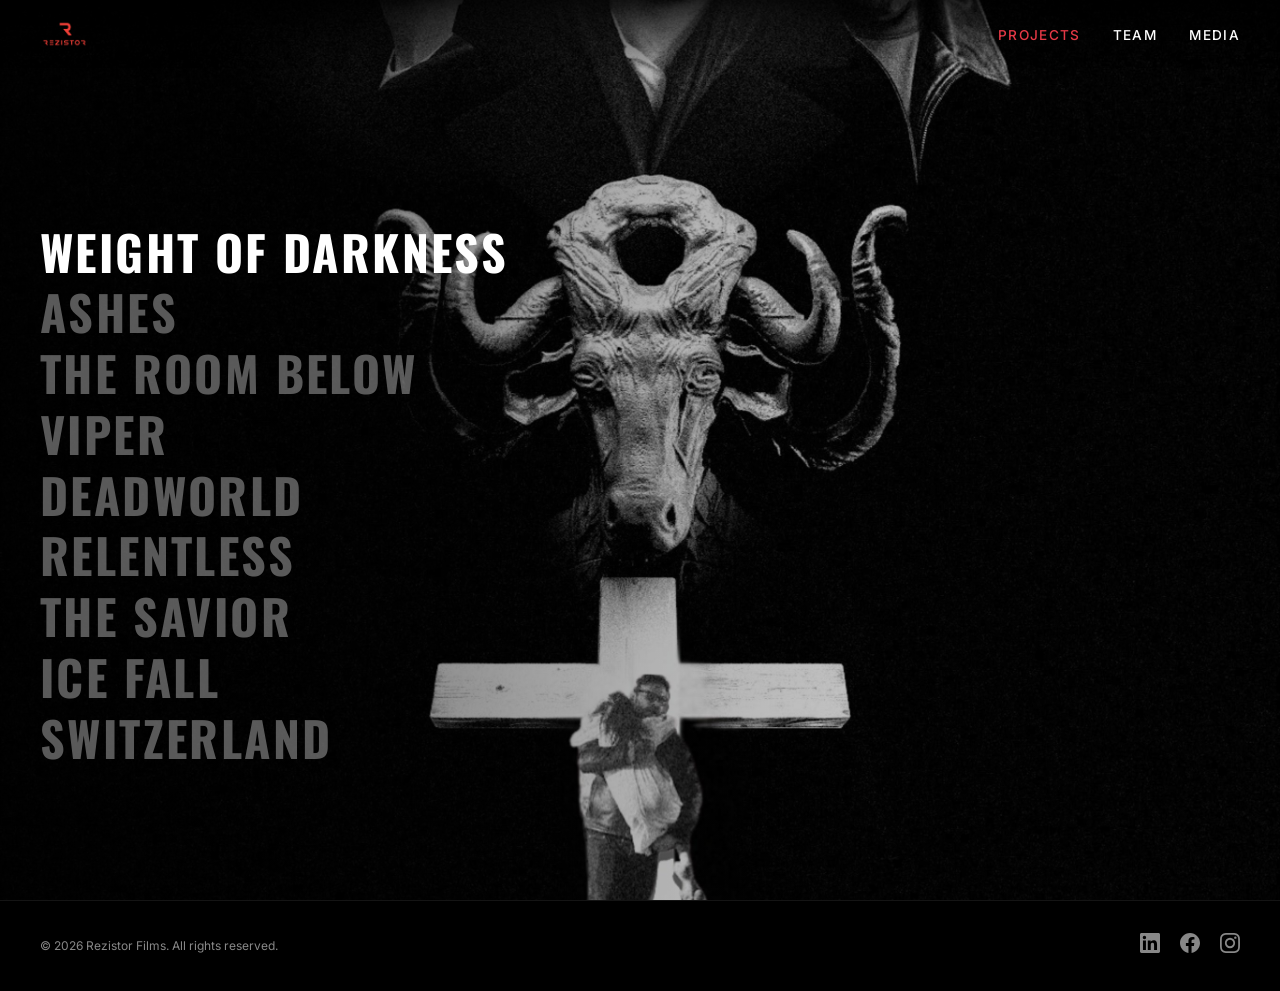
==== index.html @ 8b560d1c "Replace text logo with real Rezistor logo across all pages Co-Authored-By: Claude Opus 4.6 <noreply@" ====
<!DOCTYPE html>
<html lang="en">
<head>
  <meta charset="UTF-8">
  <meta name="viewport" content="width=device-width, initial-scale=1.0">
  <title>REZISTOR FILMS</title>
  <meta name="description" content="Rezistor Films — Genre-driven film production company.">
  <link rel="preconnect" href="https://fonts.googleapis.com">
  <link rel="preconnect" href="https://fonts.gstatic.com" crossorigin>
  <link href="https://fonts.googleapis.com/css2?family=Inter:wght@400;500;600&family=Oswald:wght@500;700&display=swap" rel="stylesheet">
  <link rel="stylesheet" href="css/style.css">
  <link rel="icon" href="favicon.ico">
</head>
<body>

  <!-- Navigation -->
  <nav class="nav">
    <a href="index.html" class="nav__logo"><img src="images/logo.png" alt="Rezistor Films"></a>
    <button class="nav__toggle" aria-label="Menu">
      <span></span><span></span><span></span>
    </button>
    <ul class="nav__links">
      <li><a href="index.html" class="active">Projects</a></li>
      <li><a href="team.html">Team</a></li>
      <li><a href="media.html">Media</a></li>
    </ul>
  </nav>

  <!-- Hero Slider -->
  <section class="hero">
    <div class="hero__slides">
      <!-- Each slide uses a placeholder bg — replace with real stills -->
      <div class="hero__slide active" style="background-image: url('images/projects/weightofdarkness.jpg'); background-color: #111;"></div>
      <div class="hero__slide" style="background-image: url('images/projects/ashes.jpg'); background-color: #0a0a0a;"></div>
      <div class="hero__slide" style="background-image: url('images/projects/theroombelow.jpg'); background-color: #0d0d0d;"></div>
      <div class="hero__slide" style="background-image: url('images/projects/viper.png'); background-color: #111;"></div>
      <div class="hero__slide" style="background-image: url('images/projects/deadworld.jpg'); background-color: #0a0a0a;"></div>
      <div class="hero__slide" style="background-image: url('images/projects/relentless.jpg'); background-color: #0d0d0d;"></div>
      <div class="hero__slide" style="background-image: url('images/projects/thesavior.jpg'); background-color: #111;"></div>
      <div class="hero__slide" style="background-image: url('images/projects/icefall.jpg'); background-color: #0a0a0a;"></div>
      <div class="hero__slide" style="background-image: url('images/projects/switzerland.jpg'); background-color: #0d0d0d;"></div>
    </div>

    <div class="hero__titles">
      <a href="projects/weightofdarkness.html" class="hero__title-link active">Weight of Darkness</a>
      <a href="projects/ashes.html" class="hero__title-link">Ashes</a>
      <a href="projects/theroombelow.html" class="hero__title-link">The Room Below</a>
      <a href="projects/viper.html" class="hero__title-link">Viper</a>
      <a href="projects/deadworld.html" class="hero__title-link">Deadworld</a>
      <a href="projects/relentless.html" class="hero__title-link">Relentless</a>
      <a href="projects/thesavior.html" class="hero__title-link">The Savior</a>
      <a href="projects/icefall.html" class="hero__title-link">Ice Fall</a>
      <a href="projects/switzerland.html" class="hero__title-link">Switzerland</a>
    </div>
  </section>

  <!-- Footer -->
  <footer class="footer">
    <span class="footer__copy">&copy; 2026 Rezistor Films. All rights reserved.</span>
    <div class="footer__socials">
      <a href="#" aria-label="LinkedIn" target="_blank" rel="noopener">
        <svg viewBox="0 0 24 24"><path d="M20.447 20.452h-3.554v-5.569c0-1.328-.027-3.037-1.852-3.037-1.853 0-2.136 1.445-2.136 2.939v5.667H9.351V9h3.414v1.561h.046c.477-.9 1.637-1.85 3.37-1.85 3.601 0 4.267 2.37 4.267 5.455v6.286zM5.337 7.433a2.062 2.062 0 01-2.063-2.065 2.064 2.064 0 112.063 2.065zm1.782 13.019H3.555V9h3.564v11.452zM22.225 0H1.771C.792 0 0 .774 0 1.729v20.542C0 23.227.792 24 1.771 24h20.451C23.2 24 24 23.227 24 22.271V1.729C24 .774 23.2 0 22.222 0h.003z"/></svg>
      </a>
      <a href="#" aria-label="Facebook" target="_blank" rel="noopener">
        <svg viewBox="0 0 24 24"><path d="M24 12.073c0-6.627-5.373-12-12-12s-12 5.373-12 12c0 5.99 4.388 10.954 10.125 11.854v-8.385H7.078v-3.47h3.047V9.43c0-3.007 1.792-4.669 4.533-4.669 1.312 0 2.686.235 2.686.235v2.953H15.83c-1.491 0-1.956.925-1.956 1.874v2.25h3.328l-.532 3.47h-2.796v8.385C19.612 23.027 24 18.062 24 12.073z"/></svg>
      </a>
      <a href="#" aria-label="Instagram" target="_blank" rel="noopener">
        <svg viewBox="0 0 24 24"><path d="M12 0C8.74 0 8.333.015 7.053.072 5.775.132 4.905.333 4.14.63c-.789.306-1.459.717-2.126 1.384S.935 3.35.63 4.14C.333 4.905.131 5.775.072 7.053.012 8.333 0 8.74 0 12s.015 3.667.072 4.947c.06 1.277.261 2.148.558 2.913.306.788.717 1.459 1.384 2.126.667.666 1.336 1.079 2.126 1.384.766.296 1.636.499 2.913.558C8.333 23.988 8.74 24 12 24s3.667-.015 4.947-.072c1.277-.06 2.148-.262 2.913-.558.788-.306 1.459-.718 2.126-1.384.666-.667 1.079-1.335 1.384-2.126.296-.765.499-1.636.558-2.913.06-1.28.072-1.687.072-4.947s-.015-3.667-.072-4.947c-.06-1.277-.262-2.149-.558-2.913-.306-.789-.718-1.459-1.384-2.126C21.319 1.347 20.651.935 19.86.63c-.765-.297-1.636-.499-2.913-.558C15.667.012 15.26 0 12 0zm0 2.16c3.203 0 3.585.016 4.85.071 1.17.055 1.805.249 2.227.415.562.217.96.477 1.382.896.419.42.679.819.896 1.381.164.422.36 1.057.413 2.227.057 1.266.07 1.646.07 4.85s-.015 3.585-.074 4.85c-.061 1.17-.256 1.805-.421 2.227-.224.562-.479.96-.899 1.382-.419.419-.824.679-1.38.896-.42.164-1.065.36-2.235.413-1.274.057-1.649.07-4.859.07-3.211 0-3.586-.015-4.859-.074-1.171-.061-1.816-.256-2.236-.421-.569-.224-.96-.479-1.379-.899-.421-.419-.69-.824-.9-1.38-.165-.42-.359-1.065-.42-2.235-.045-1.26-.061-1.649-.061-4.844 0-3.196.016-3.586.061-4.861.061-1.17.255-1.814.42-2.234.21-.57.479-.96.9-1.381.419-.419.81-.689 1.379-.898.42-.166 1.051-.361 2.221-.421 1.275-.045 1.65-.06 4.859-.06l.045.03zm0 3.678a6.162 6.162 0 100 12.324 6.162 6.162 0 100-12.324zM12 16c-2.21 0-4-1.79-4-4s1.79-4 4-4 4 1.79 4 4-1.79 4-4 4zm7.846-10.405a1.441 1.441 0 11-2.882 0 1.441 1.441 0 012.882 0z"/></svg>
      </a>
    </div>
  </footer>

  <script src="js/main.js"></script>
</body>
</html>
---- css/style.css ----
/* ============================================
   REZISTOR FILMS — Global Stylesheet
   ============================================ */

/* Reset */
*, *::before, *::after {
  margin: 0;
  padding: 0;
  box-sizing: border-box;
}

:root {
  --black: #000;
  --white: #fff;
  --red: #e63946;
  --grey: #888;
  --dark-grey: #1a1a1a;
  --font-body: 'Inter', 'Helvetica Neue', Arial, sans-serif;
  --font-display: 'Oswald', 'Impact', 'Arial Narrow', sans-serif;
}

html {
  font-size: 16px;
  scroll-behavior: smooth;
}

body {
  background: var(--black);
  color: var(--white);
  font-family: var(--font-body);
  line-height: 1.5;
  -webkit-font-smoothing: antialiased;
  overflow-x: hidden;
}

a {
  color: var(--white);
  text-decoration: none;
}

img {
  display: block;
  max-width: 100%;
}

/* ============================================
   Typography (Google Fonts loaded in HTML)
   ============================================ */

h1, h2, h3 {
  font-family: var(--font-display);
  text-transform: uppercase;
  font-weight: 700;
  letter-spacing: 0.05em;
}

/* ============================================
   Navigation
   ============================================ */

.nav {
  position: fixed;
  top: 0;
  left: 0;
  right: 0;
  z-index: 100;
  display: flex;
  justify-content: space-between;
  align-items: center;
  padding: 1.25rem 2.5rem;
  background: linear-gradient(to bottom, rgba(0,0,0,0.8) 0%, transparent 100%);
  pointer-events: none;
}

.nav * {
  pointer-events: auto;
}

.nav__logo {
  display: flex;
  align-items: center;
}

.nav__logo img {
  height: 28px;
  width: auto;
}

.nav__logo:hover {
  opacity: 0.8;
}

.nav__links {
  display: flex;
  gap: 2rem;
  list-style: none;
}

.nav__links a {
  font-family: var(--font-body);
  font-size: 0.85rem;
  font-weight: 500;
  letter-spacing: 0.1em;
  text-transform: uppercase;
  color: var(--white);
  transition: color 0.2s;
}

.nav__links a:hover,
.nav__links a.active {
  color: var(--red);
}

/* Mobile nav toggle */
.nav__toggle {
  display: none;
  background: none;
  border: none;
  cursor: pointer;
  padding: 0.5rem;
}

.nav__toggle span {
  display: block;
  width: 24px;
  height: 2px;
  background: var(--white);
  margin: 5px 0;
  transition: all 0.3s;
}

/* ============================================
   Homepage — Hero Slider
   ============================================ */

.hero {
  position: relative;
  width: 100vw;
  height: 100vh;
  overflow: hidden;
}

.hero__slides {
  position: absolute;
  inset: 0;
}

.hero__slide {
  position: absolute;
  inset: 0;
  opacity: 0;
  transition: opacity 1.2s ease;
  background-size: cover;
  background-position: center;
}

.hero__slide::after {
  content: '';
  position: absolute;
  inset: 0;
  background: linear-gradient(
    to right,
    rgba(0,0,0,0.7) 0%,
    rgba(0,0,0,0.3) 50%,
    rgba(0,0,0,0.1) 100%
  );
}

.hero__slide.active {
  opacity: 1;
}

.hero__titles {
  position: absolute;
  left: 2.5rem;
  bottom: 15%;
  z-index: 10;
  display: flex;
  flex-direction: column;
  gap: 0.35rem;
}

.hero__title-link {
  font-family: var(--font-display);
  font-size: clamp(1.5rem, 4vw, 3rem);
  font-weight: 700;
  text-transform: uppercase;
  letter-spacing: 0.05em;
  color: rgba(255,255,255,0.35);
  transition: color 0.3s, transform 0.3s;
  line-height: 1.15;
}

.hero__title-link:hover,
.hero__title-link.active {
  color: var(--white);
}

.hero__title-link:hover {
  transform: translateX(8px);
}

/* ============================================
   Project Page
   ============================================ */

.project-hero {
  position: relative;
  width: 100vw;
  height: 100vh;
  overflow: hidden;
  display: flex;
  flex-direction: column;
  justify-content: flex-end;
}

.project-hero__bg {
  position: absolute;
  inset: 0;
  background-size: cover;
  background-position: center;
}

.project-hero__bg::after {
  content: '';
  position: absolute;
  inset: 0;
  background: linear-gradient(
    to top,
    rgba(0,0,0,0.85) 0%,
    rgba(0,0,0,0.3) 40%,
    rgba(0,0,0,0.15) 100%
  );
}

.project-hero__cast {
  position: absolute;
  top: 6rem;
  left: 2.5rem;
  right: 2.5rem;
  z-index: 10;
  font-family: var(--font-body);
  font-size: 0.8rem;
  font-weight: 400;
  letter-spacing: 0.2em;
  text-transform: uppercase;
  color: rgba(255,255,255,0.6);
  text-align: center;
}

.project-hero__content {
  position: relative;
  z-index: 10;
  padding: 0 2.5rem 4rem;
}

.project-hero__title {
  font-size: clamp(2.5rem, 8vw, 6rem);
  line-height: 1;
  margin-bottom: 1.5rem;
}

.project-hero__meta {
  display: flex;
  flex-direction: column;
  gap: 0.5rem;
  font-size: 0.9rem;
  color: rgba(255,255,255,0.7);
}

.project-hero__meta strong {
  color: var(--white);
  font-weight: 600;
}

.project-hero__meta span {
  display: block;
}

.project-hero__status {
  display: inline-block;
  padding: 0.3rem 0.8rem;
  background: var(--red);
  color: var(--white);
  font-size: 0.7rem;
  font-weight: 700;
  letter-spacing: 0.15em;
  text-transform: uppercase;
  margin-bottom: 1rem;
}

.project-hero__ep-note {
  margin-top: 1.5rem;
  padding-top: 1rem;
  border-top: 1px solid rgba(255,255,255,0.15);
  font-size: 0.8rem;
  color: rgba(255,255,255,0.5);
  font-style: italic;
}

/* ============================================
   Team Page
   ============================================ */

.page-header {
  padding: 8rem 2.5rem 3rem;
  text-align: center;
}

.page-header h1 {
  font-size: clamp(2rem, 5vw, 3.5rem);
  margin-bottom: 1rem;
}

.page-header p {
  color: var(--grey);
  font-size: 1rem;
  max-width: 600px;
  margin: 0 auto;
}

.team-grid {
  display: grid;
  grid-template-columns: repeat(4, 1fr);
  gap: 2rem;
  padding: 2rem 2.5rem 6rem;
  max-width: 1000px;
  margin: 0 auto;
}

.team-member {
  text-align: center;
}

.team-member__photo {
  width: 100%;
  aspect-ratio: 3 / 4;
  object-fit: cover;
  filter: grayscale(100%) contrast(1.1);
  margin-bottom: 1rem;
  background: var(--dark-grey);
}

.team-member__name {
  font-family: var(--font-display);
  font-size: 1.1rem;
  font-weight: 700;
  text-transform: uppercase;
  letter-spacing: 0.05em;
  margin-bottom: 0.25rem;
}

.team-member__role {
  font-size: 0.75rem;
  color: var(--grey);
  text-transform: uppercase;
  letter-spacing: 0.1em;
  margin-bottom: 0.5rem;
}

.team-member__imdb {
  font-size: 0.75rem;
  color: var(--red);
  text-transform: uppercase;
  letter-spacing: 0.05em;
  transition: opacity 0.2s;
}

.team-member__imdb:hover {
  opacity: 0.7;
}

/* ============================================
   Media Page
   ============================================ */

.media-list {
  max-width: 900px;
  margin: 0 auto;
  padding: 0 2.5rem 6rem;
}

.media-item {
  display: flex;
  align-items: baseline;
  gap: 1.5rem;
  padding: 1.25rem 0;
  border-bottom: 1px solid rgba(255,255,255,0.08);
  transition: background 0.2s;
}

.media-item:hover {
  background: rgba(255,255,255,0.03);
}

.media-item__date {
  flex-shrink: 0;
  width: 5rem;
  font-size: 0.75rem;
  color: rgba(255,255,255,0.35);
  text-transform: uppercase;
  letter-spacing: 0.05em;
}

.media-item__pub {
  flex-shrink: 0;
  width: 8rem;
  font-size: 0.8rem;
  font-weight: 600;
  color: var(--red);
  text-transform: uppercase;
  letter-spacing: 0.05em;
}

.media-item__headline {
  flex: 1;
  font-size: 0.95rem;
  color: var(--white);
  line-height: 1.4;
}

.media-item:hover .media-item__headline {
  color: var(--red);
}

/* ============================================
   Footer
   ============================================ */

.footer {
  border-top: 1px solid rgba(255,255,255,0.08);
  padding: 2rem 2.5rem;
  display: flex;
  justify-content: space-between;
  align-items: center;
}

.footer__copy {
  font-size: 0.75rem;
  color: var(--grey);
}

.footer__socials {
  display: flex;
  gap: 1.25rem;
}

.footer__socials a {
  color: var(--grey);
  transition: color 0.2s;
}

.footer__socials a:hover {
  color: var(--white);
}

.footer__socials svg {
  width: 20px;
  height: 20px;
  fill: currentColor;
}

/* ============================================
   Responsive
   ============================================ */

@media (max-width: 768px) {
  .nav {
    padding: 1rem 1.5rem;
  }

  .nav__links {
    display: none;
    position: fixed;
    top: 0;
    left: 0;
    right: 0;
    bottom: 0;
    background: rgba(0,0,0,0.95);
    flex-direction: column;
    align-items: center;
    justify-content: center;
    gap: 2.5rem;
  }

  .nav__links.open {
    display: flex;
  }

  .nav__links a {
    font-size: 1.25rem;
  }

  .nav__toggle {
    display: block;
    z-index: 101;
  }

  .nav__toggle.open span:nth-child(1) {
    transform: rotate(45deg) translate(5px, 5px);
  }

  .nav__toggle.open span:nth-child(2) {
    opacity: 0;
  }

  .nav__toggle.open span:nth-child(3) {
    transform: rotate(-45deg) translate(5px, -5px);
  }

  .hero__titles {
    left: 1.5rem;
    bottom: 10%;
  }

  .hero__title-link {
    font-size: clamp(1.25rem, 6vw, 2rem);
  }

  .project-hero__content {
    padding: 0 1.5rem 3rem;
  }

  .project-hero__cast {
    left: 1.5rem;
    right: 1.5rem;
    font-size: 0.65rem;
  }

  .team-grid {
    grid-template-columns: repeat(2, 1fr);
    padding: 2rem 1.5rem 4rem;
  }

  .media-item {
    flex-direction: column;
    gap: 0.25rem;
  }

  .media-item__date,
  .media-item__pub {
    width: auto;
  }

  .footer {
    flex-direction: column;
    gap: 1rem;
    text-align: center;
  }
}

@media (max-width: 480px) {
  .team-grid {
    grid-template-columns: 1fr;
    max-width: 300px;
  }
}
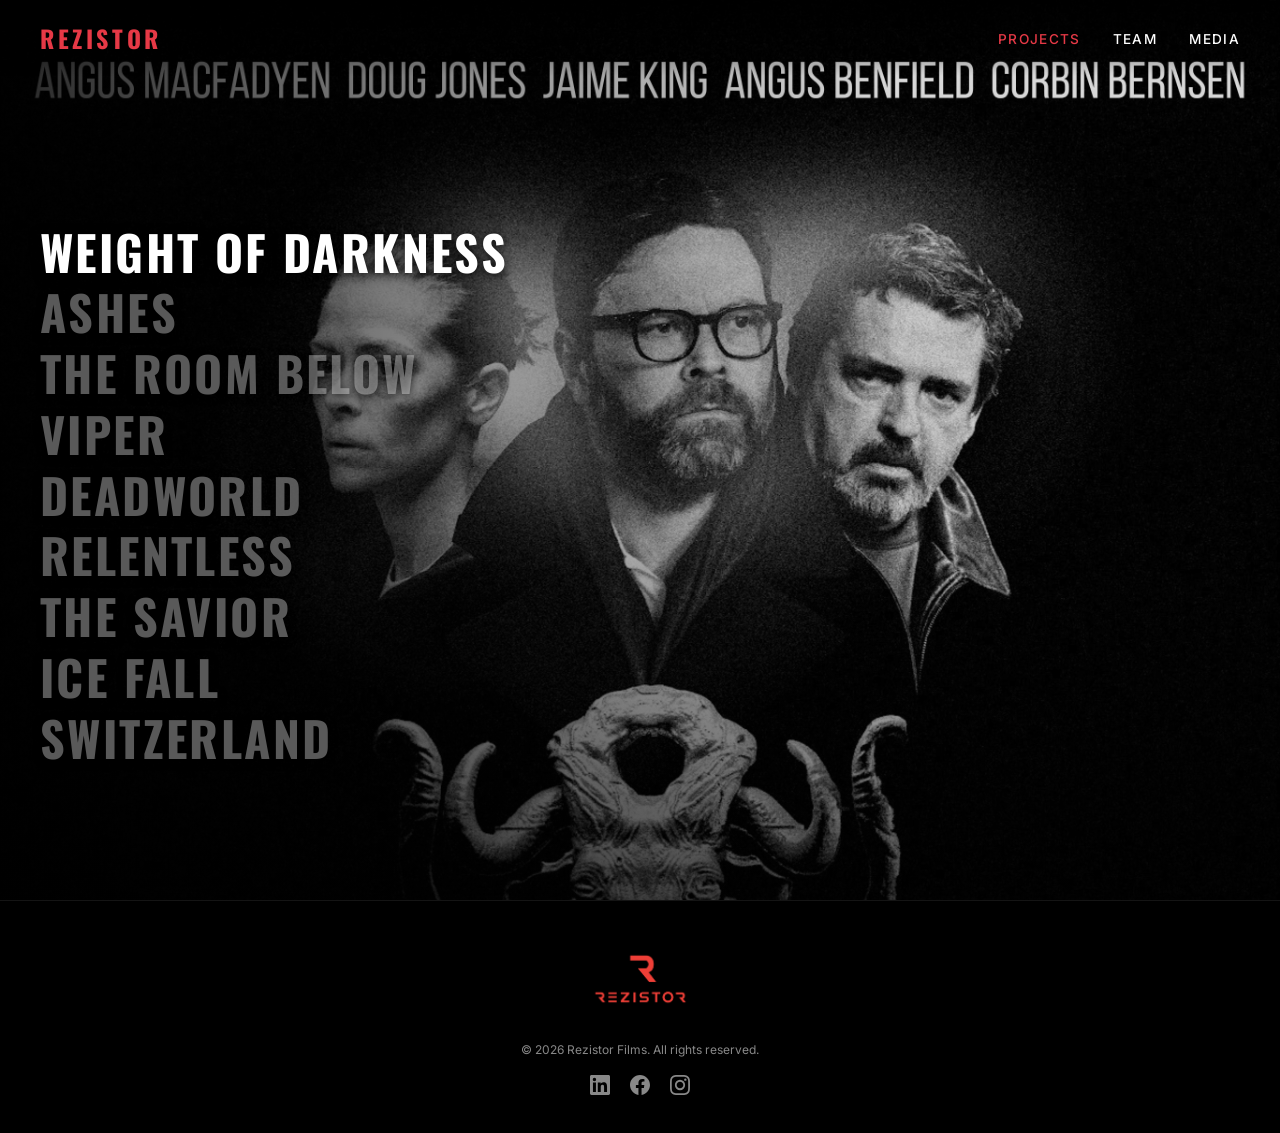
==== commit 84f5c839: "Fix hero backgrounds, nav logo, footer layout, mobile - Hero slides: top-center crop with heavier le" ====
--- a/index.html
+++ b/index.html
@@ -15,7 +15,7 @@
 
   <!-- Navigation -->
   <nav class="nav">
-    <a href="index.html" class="nav__logo"><img src="images/logo.png" alt="Rezistor Films"></a>
+    <a href="index.html" class="nav__logo">Rezistor</a>
     <button class="nav__toggle" aria-label="Menu">
       <span></span><span></span><span></span>
     </button>
@@ -56,6 +56,7 @@
 
   <!-- Footer -->
   <footer class="footer">
+    <div class="footer__logo"><img src="images/logo.png" alt="Rezistor Films"></div>
     <span class="footer__copy">&copy; 2026 Rezistor Films. All rights reserved.</span>
     <div class="footer__socials">
       <a href="#" aria-label="LinkedIn" target="_blank" rel="noopener">
--- a/css/style.css
+++ b/css/style.css
@@ -77,17 +77,28 @@
 }
 
 .nav__logo {
-  display: flex;
-  align-items: center;
-}
-
-.nav__logo img {
-  height: 28px;
-  width: auto;
+  font-family: var(--font-display);
+  font-size: 1.5rem;
+  font-weight: 700;
+  letter-spacing: 0.15em;
+  color: var(--red);
+  text-transform: uppercase;
 }
 
 .nav__logo:hover {
   opacity: 0.8;
+}
+
+.footer__logo {
+  display: block;
+  margin: 0 auto 1rem;
+}
+
+.footer__logo img {
+  height: 60px;
+  width: auto;
+  margin: 0 auto;
+  mix-blend-mode: screen;
 }
 
 .nav__links {
@@ -151,19 +162,16 @@
   opacity: 0;
   transition: opacity 1.2s ease;
   background-size: cover;
-  background-position: center;
+  background-position: top center;
 }
 
 .hero__slide::after {
   content: '';
   position: absolute;
   inset: 0;
-  background: linear-gradient(
-    to right,
-    rgba(0,0,0,0.7) 0%,
-    rgba(0,0,0,0.3) 50%,
-    rgba(0,0,0,0.1) 100%
-  );
+  background:
+    linear-gradient(to right, rgba(0,0,0,0.85) 0%, rgba(0,0,0,0.4) 40%, rgba(0,0,0,0.15) 70%),
+    linear-gradient(to top, rgba(0,0,0,0.6) 0%, transparent 40%);
 }
 
 .hero__slide.active {
@@ -189,11 +197,13 @@
   color: rgba(255,255,255,0.35);
   transition: color 0.3s, transform 0.3s;
   line-height: 1.15;
+  text-shadow: 0 2px 8px rgba(0,0,0,0.7);
 }
 
 .hero__title-link:hover,
 .hero__title-link.active {
   color: var(--white);
+  text-shadow: 0 2px 12px rgba(0,0,0,0.9);
 }
 
 .hero__title-link:hover {
@@ -218,19 +228,16 @@
   position: absolute;
   inset: 0;
   background-size: cover;
-  background-position: center;
+  background-position: top center;
 }
 
 .project-hero__bg::after {
   content: '';
   position: absolute;
   inset: 0;
-  background: linear-gradient(
-    to top,
-    rgba(0,0,0,0.85) 0%,
-    rgba(0,0,0,0.3) 40%,
-    rgba(0,0,0,0.15) 100%
-  );
+  background:
+    linear-gradient(to top, rgba(0,0,0,0.9) 0%, rgba(0,0,0,0.4) 40%, rgba(0,0,0,0.2) 100%),
+    linear-gradient(to right, rgba(0,0,0,0.5) 0%, transparent 60%);
 }
 
 .project-hero__cast {
@@ -429,10 +436,11 @@
 
 .footer {
   border-top: 1px solid rgba(255,255,255,0.08);
-  padding: 2rem 2.5rem;
-  display: flex;
-  justify-content: space-between;
+  padding: 3rem 2.5rem 2rem;
+  display: flex;
+  flex-direction: column;
   align-items: center;
+  gap: 1rem;
 }
 
 .footer__copy {
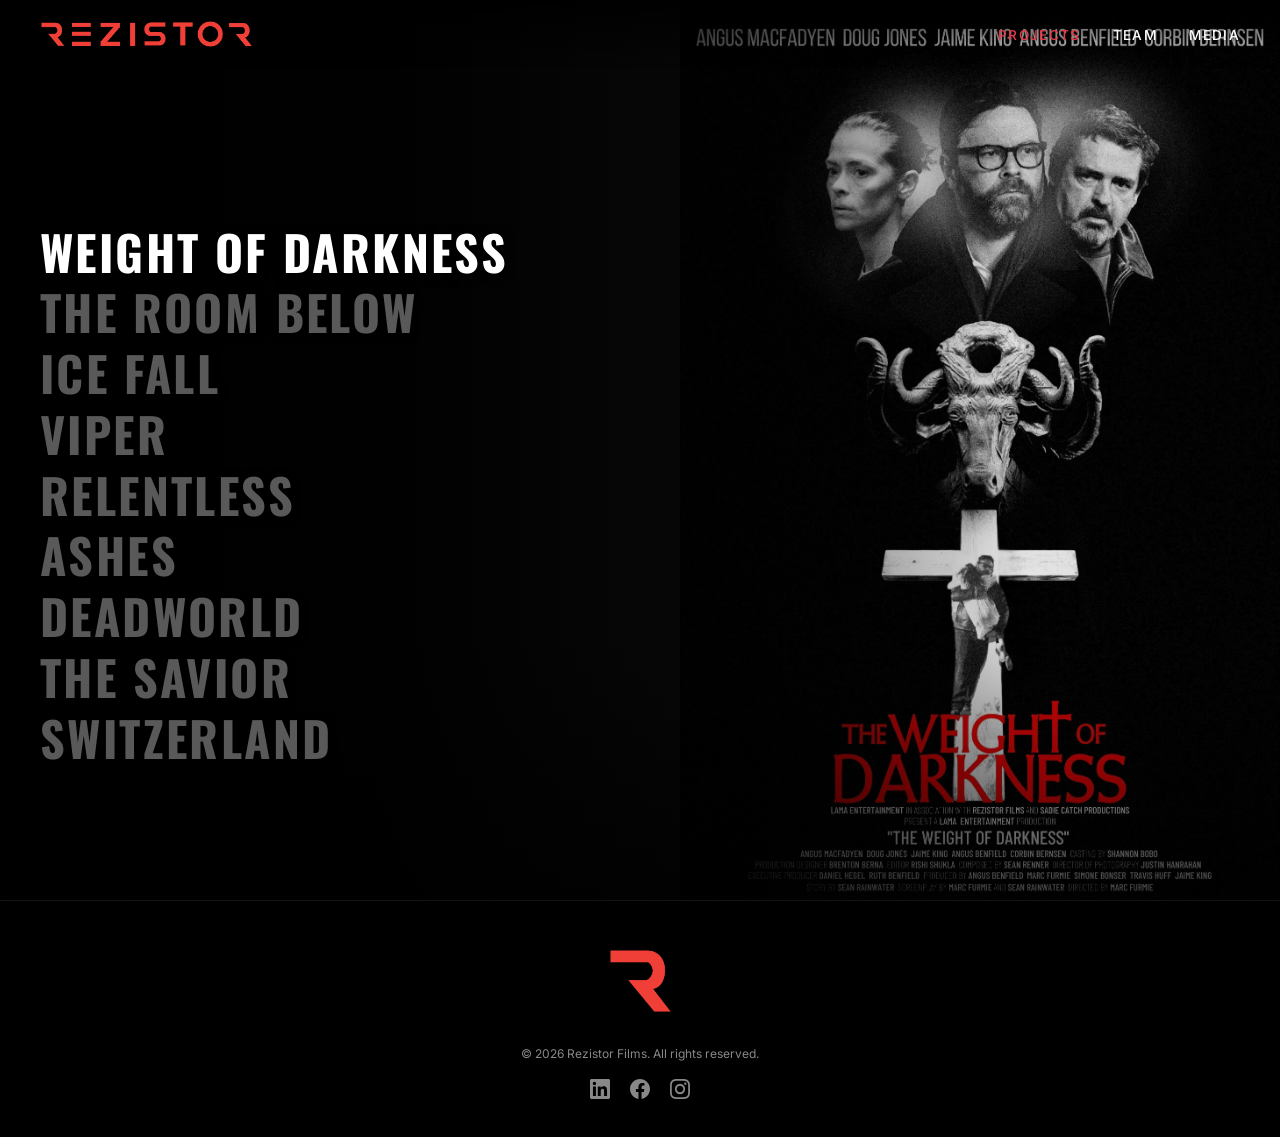
==== commit ffc58983: "Split logo, add Ty headshot + Deadworld poster, reorder homepage - Split real Rezistor logo into wor" ====
--- a/index.html
+++ b/index.html
@@ -15,7 +15,7 @@
 
   <!-- Navigation -->
   <nav class="nav">
-    <a href="index.html" class="nav__logo">Rezistor</a>
+    <a href="index.html" class="nav__logo"><img src="images/logo-wordmark.png" alt="Rezistor Films"></a>
     <button class="nav__toggle" aria-label="Menu">
       <span></span><span></span><span></span>
     </button>
@@ -31,41 +31,41 @@
     <div class="hero__slides">
       <!-- Each slide uses a placeholder bg — replace with real stills -->
       <div class="hero__slide active" style="background-image: url('images/projects/weightofdarkness.jpg'); background-color: #111;"></div>
+      <div class="hero__slide" style="background-image: url('images/projects/theroombelow.jpg'); background-color: #0d0d0d;"></div>
+      <div class="hero__slide" style="background-image: url('images/projects/icefall.jpg'); background-color: #0a0a0a;"></div>
+      <div class="hero__slide" style="background-image: url('images/projects/viper.png'); background-color: #111;"></div>
+      <div class="hero__slide" style="background-image: url('images/projects/relentless.jpg'); background-color: #0d0d0d;"></div>
       <div class="hero__slide" style="background-image: url('images/projects/ashes.jpg'); background-color: #0a0a0a;"></div>
-      <div class="hero__slide" style="background-image: url('images/projects/theroombelow.jpg'); background-color: #0d0d0d;"></div>
-      <div class="hero__slide" style="background-image: url('images/projects/viper.png'); background-color: #111;"></div>
       <div class="hero__slide" style="background-image: url('images/projects/deadworld.jpg'); background-color: #0a0a0a;"></div>
-      <div class="hero__slide" style="background-image: url('images/projects/relentless.jpg'); background-color: #0d0d0d;"></div>
       <div class="hero__slide" style="background-image: url('images/projects/thesavior.jpg'); background-color: #111;"></div>
-      <div class="hero__slide" style="background-image: url('images/projects/icefall.jpg'); background-color: #0a0a0a;"></div>
       <div class="hero__slide" style="background-image: url('images/projects/switzerland.jpg'); background-color: #0d0d0d;"></div>
     </div>
 
     <div class="hero__titles">
       <a href="projects/weightofdarkness.html" class="hero__title-link active">Weight of Darkness</a>
+      <a href="projects/theroombelow.html" class="hero__title-link">The Room Below</a>
+      <a href="projects/icefall.html" class="hero__title-link">Ice Fall</a>
+      <a href="projects/viper.html" class="hero__title-link">Viper</a>
+      <a href="projects/relentless.html" class="hero__title-link">Relentless</a>
       <a href="projects/ashes.html" class="hero__title-link">Ashes</a>
-      <a href="projects/theroombelow.html" class="hero__title-link">The Room Below</a>
-      <a href="projects/viper.html" class="hero__title-link">Viper</a>
       <a href="projects/deadworld.html" class="hero__title-link">Deadworld</a>
-      <a href="projects/relentless.html" class="hero__title-link">Relentless</a>
       <a href="projects/thesavior.html" class="hero__title-link">The Savior</a>
-      <a href="projects/icefall.html" class="hero__title-link">Ice Fall</a>
       <a href="projects/switzerland.html" class="hero__title-link">Switzerland</a>
     </div>
   </section>
 
   <!-- Footer -->
   <footer class="footer">
-    <div class="footer__logo"><img src="images/logo.png" alt="Rezistor Films"></div>
+    <div class="footer__logo"><img src="images/logo-icon.png" alt="Rezistor Films"></div>
     <span class="footer__copy">&copy; 2026 Rezistor Films. All rights reserved.</span>
     <div class="footer__socials">
-      <a href="#" aria-label="LinkedIn" target="_blank" rel="noopener">
+      <a href="https://www.linkedin.com/company/rezistor" aria-label="LinkedIn" target="_blank" rel="noopener">
         <svg viewBox="0 0 24 24"><path d="M20.447 20.452h-3.554v-5.569c0-1.328-.027-3.037-1.852-3.037-1.853 0-2.136 1.445-2.136 2.939v5.667H9.351V9h3.414v1.561h.046c.477-.9 1.637-1.85 3.37-1.85 3.601 0 4.267 2.37 4.267 5.455v6.286zM5.337 7.433a2.062 2.062 0 01-2.063-2.065 2.064 2.064 0 112.063 2.065zm1.782 13.019H3.555V9h3.564v11.452zM22.225 0H1.771C.792 0 0 .774 0 1.729v20.542C0 23.227.792 24 1.771 24h20.451C23.2 24 24 23.227 24 22.271V1.729C24 .774 23.2 0 22.222 0h.003z"/></svg>
       </a>
-      <a href="#" aria-label="Facebook" target="_blank" rel="noopener">
+      <a href="https://m.facebook.com/rezistorfilms" aria-label="Facebook" target="_blank" rel="noopener">
         <svg viewBox="0 0 24 24"><path d="M24 12.073c0-6.627-5.373-12-12-12s-12 5.373-12 12c0 5.99 4.388 10.954 10.125 11.854v-8.385H7.078v-3.47h3.047V9.43c0-3.007 1.792-4.669 4.533-4.669 1.312 0 2.686.235 2.686.235v2.953H15.83c-1.491 0-1.956.925-1.956 1.874v2.25h3.328l-.532 3.47h-2.796v8.385C19.612 23.027 24 18.062 24 12.073z"/></svg>
       </a>
-      <a href="#" aria-label="Instagram" target="_blank" rel="noopener">
+      <a href="https://www.instagram.com/rezistorfilms" aria-label="Instagram" target="_blank" rel="noopener">
         <svg viewBox="0 0 24 24"><path d="M12 0C8.74 0 8.333.015 7.053.072 5.775.132 4.905.333 4.14.63c-.789.306-1.459.717-2.126 1.384S.935 3.35.63 4.14C.333 4.905.131 5.775.072 7.053.012 8.333 0 8.74 0 12s.015 3.667.072 4.947c.06 1.277.261 2.148.558 2.913.306.788.717 1.459 1.384 2.126.667.666 1.336 1.079 2.126 1.384.766.296 1.636.499 2.913.558C8.333 23.988 8.74 24 12 24s3.667-.015 4.947-.072c1.277-.06 2.148-.262 2.913-.558.788-.306 1.459-.718 2.126-1.384.666-.667 1.079-1.335 1.384-2.126.296-.765.499-1.636.558-2.913.06-1.28.072-1.687.072-4.947s-.015-3.667-.072-4.947c-.06-1.277-.262-2.149-.558-2.913-.306-.789-.718-1.459-1.384-2.126C21.319 1.347 20.651.935 19.86.63c-.765-.297-1.636-.499-2.913-.558C15.667.012 15.26 0 12 0zm0 2.16c3.203 0 3.585.016 4.85.071 1.17.055 1.805.249 2.227.415.562.217.96.477 1.382.896.419.42.679.819.896 1.381.164.422.36 1.057.413 2.227.057 1.266.07 1.646.07 4.85s-.015 3.585-.074 4.85c-.061 1.17-.256 1.805-.421 2.227-.224.562-.479.96-.899 1.382-.419.419-.824.679-1.38.896-.42.164-1.065.36-2.235.413-1.274.057-1.649.07-4.859.07-3.211 0-3.586-.015-4.859-.074-1.171-.061-1.816-.256-2.236-.421-.569-.224-.96-.479-1.379-.899-.421-.419-.69-.824-.9-1.38-.165-.42-.359-1.065-.42-2.235-.045-1.26-.061-1.649-.061-4.844 0-3.196.016-3.586.061-4.861.061-1.17.255-1.814.42-2.234.21-.57.479-.96.9-1.381.419-.419.81-.689 1.379-.898.42-.166 1.051-.361 2.221-.421 1.275-.045 1.65-.06 4.859-.06l.045.03zm0 3.678a6.162 6.162 0 100 12.324 6.162 6.162 0 100-12.324zM12 16c-2.21 0-4-1.79-4-4s1.79-4 4-4 4 1.79 4 4-1.79 4-4 4zm7.846-10.405a1.441 1.441 0 11-2.882 0 1.441 1.441 0 012.882 0z"/></svg>
       </a>
     </div>
--- a/css/style.css
+++ b/css/style.css
@@ -77,15 +77,19 @@
 }
 
 .nav__logo {
-  font-family: var(--font-display);
-  font-size: 1.5rem;
-  font-weight: 700;
-  letter-spacing: 0.15em;
-  color: var(--red);
-  text-transform: uppercase;
-}
-
-.nav__logo:hover {
+  display: inline-flex;
+  align-items: center;
+  line-height: 0;
+}
+
+.nav__logo img {
+  height: 28px;
+  width: auto;
+  display: block;
+  transition: opacity 0.2s;
+}
+
+.nav__logo:hover img {
   opacity: 0.8;
 }
 
@@ -95,10 +99,10 @@
 }
 
 .footer__logo img {
-  height: 60px;
+  height: 64px;
   width: auto;
   margin: 0 auto;
-  mix-blend-mode: screen;
+  display: block;
 }
 
 .nav__links {
@@ -161,8 +165,9 @@
   inset: 0;
   opacity: 0;
   transition: opacity 1.2s ease;
-  background-size: cover;
-  background-position: top center;
+  background-size: contain;
+  background-position: right center;
+  background-repeat: no-repeat;
 }
 
 .hero__slide::after {
@@ -170,8 +175,8 @@
   position: absolute;
   inset: 0;
   background:
-    linear-gradient(to right, rgba(0,0,0,0.85) 0%, rgba(0,0,0,0.4) 40%, rgba(0,0,0,0.15) 70%),
-    linear-gradient(to top, rgba(0,0,0,0.6) 0%, transparent 40%);
+    linear-gradient(to right, rgba(0,0,0,1) 0%, rgba(0,0,0,0.95) 30%, rgba(0,0,0,0.6) 55%, rgba(0,0,0,0.1) 80%),
+    linear-gradient(to top, rgba(0,0,0,0.7) 0%, transparent 30%);
 }
 
 .hero__slide.active {
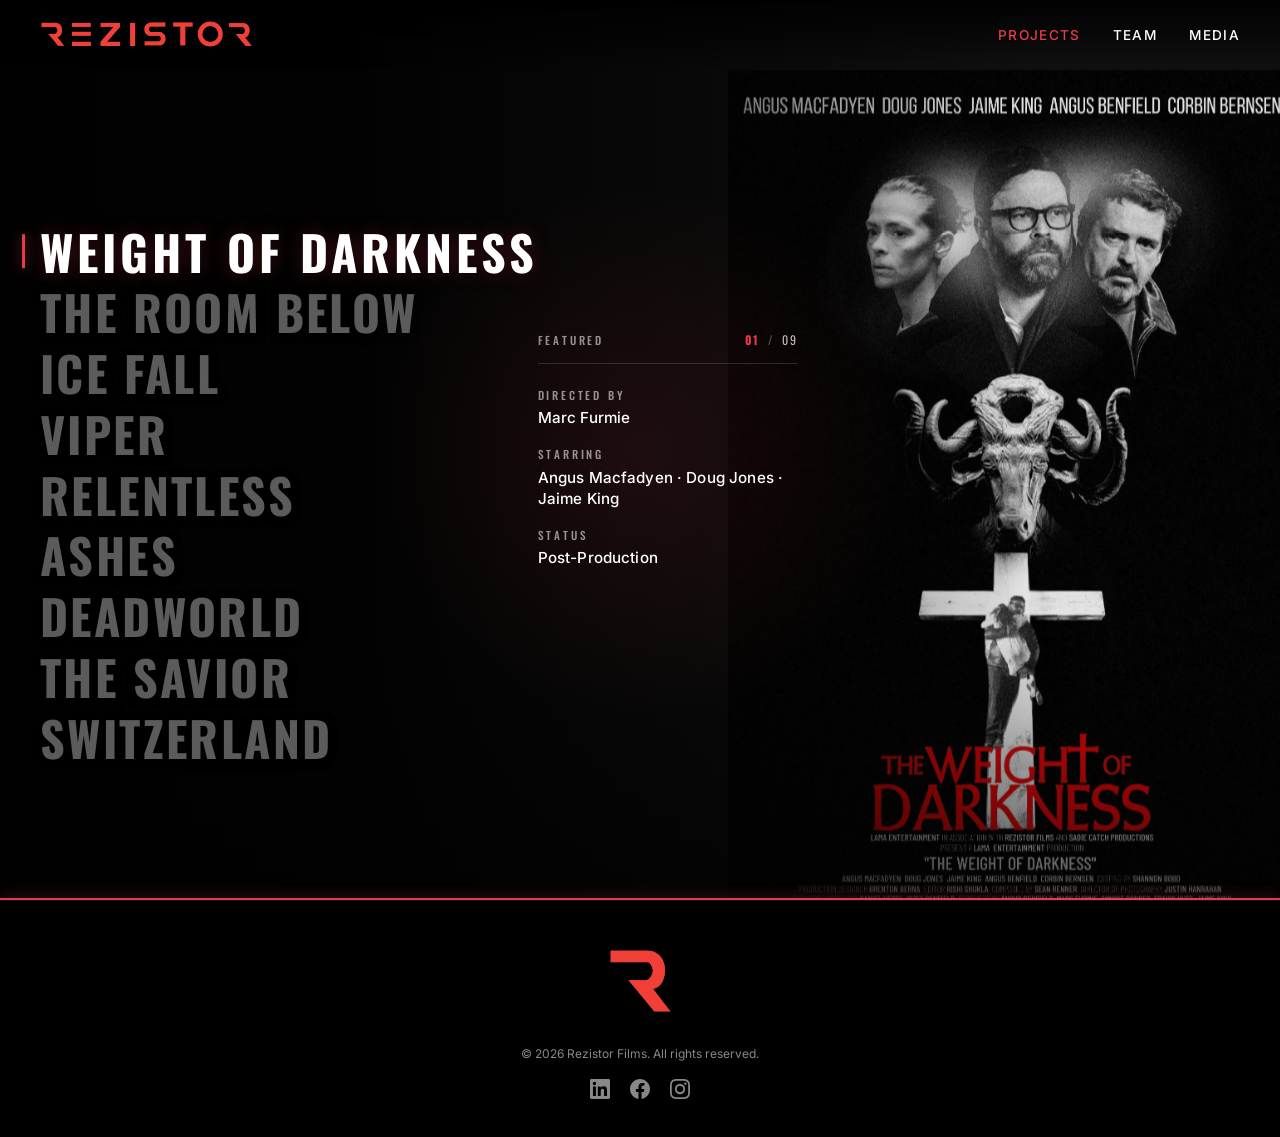
==== commit 43e6f85b: "Homepage hero polish: meta panel, grain, glow, Ken Burns, progress bar - Meta panel fills dead space" ====
--- a/index.html
+++ b/index.html
@@ -42,16 +42,64 @@
     </div>
 
     <div class="hero__titles">
-      <a href="projects/weightofdarkness.html" class="hero__title-link active">Weight of Darkness</a>
-      <a href="projects/theroombelow.html" class="hero__title-link">The Room Below</a>
-      <a href="projects/icefall.html" class="hero__title-link">Ice Fall</a>
-      <a href="projects/viper.html" class="hero__title-link">Viper</a>
-      <a href="projects/relentless.html" class="hero__title-link">Relentless</a>
-      <a href="projects/ashes.html" class="hero__title-link">Ashes</a>
-      <a href="projects/deadworld.html" class="hero__title-link">Deadworld</a>
-      <a href="projects/thesavior.html" class="hero__title-link">The Savior</a>
-      <a href="projects/switzerland.html" class="hero__title-link">Switzerland</a>
+      <a href="projects/weightofdarkness.html" class="hero__title-link active"
+         data-director="Marc Furmie"
+         data-cast="Angus Macfadyen · Doug Jones · Jaime King"
+         data-status="Post-Production">Weight of Darkness</a>
+      <a href="projects/theroombelow.html" class="hero__title-link"
+         data-director="Kurt Martin"
+         data-cast="Alyssa Sutherland · Jonathan Rhys Meyers"
+         data-status="Post-Production">The Room Below</a>
+      <a href="projects/icefall.html" class="hero__title-link"
+         data-director="Stefan Ruzowitzky"
+         data-cast="Joel Kinnaman · Danny Huston · Graham Greene"
+         data-status="Post-Production">Ice Fall</a>
+      <a href="projects/viper.html" class="hero__title-link"
+         data-director="Marc Furmie"
+         data-cast="Peter Facinelli · Jonathan Rhys Meyers · Stephen Dorff"
+         data-status="Post-Production">Viper</a>
+      <a href="projects/relentless.html" class="hero__title-link"
+         data-director="Bren Foster"
+         data-cast="Bren Foster · Amanda Righetti · Matt Passmore"
+         data-status="Post-Production">Relentless</a>
+      <a href="projects/ashes.html" class="hero__title-link"
+         data-director="To Be Announced"
+         data-cast=""
+         data-status="Pre-Production">Ashes</a>
+      <a href="projects/deadworld.html" class="hero__title-link"
+         data-director="To Be Announced"
+         data-cast=""
+         data-status="In Development">Deadworld</a>
+      <a href="projects/thesavior.html" class="hero__title-link"
+         data-director="Russell Mulcahy"
+         data-cast="Kate Beckinsale"
+         data-status="In Production">The Savior</a>
+      <a href="projects/switzerland.html" class="hero__title-link"
+         data-director="Anton Corbijn"
+         data-cast="Helen Mirren · Alden Ehrenreich · Olivia Cooke"
+         data-status="Post-Production">Switzerland</a>
     </div>
+
+    <aside class="hero__meta" aria-live="polite">
+      <div class="hero__meta-eyebrow">
+        <span class="hero__meta-label">Featured</span>
+        <span class="hero__meta-counter"><span class="hero__meta-index">01</span> <span class="hero__meta-sep">/</span> <span class="hero__meta-total">09</span></span>
+      </div>
+      <div class="hero__meta-block">
+        <div class="hero__meta-label">Directed by</div>
+        <div class="hero__meta-value" data-field="director">Marc Furmie</div>
+      </div>
+      <div class="hero__meta-block" data-cast-block>
+        <div class="hero__meta-label">Starring</div>
+        <div class="hero__meta-value" data-field="cast">Angus Macfadyen · Doug Jones · Jaime King</div>
+      </div>
+      <div class="hero__meta-block">
+        <div class="hero__meta-label">Status</div>
+        <div class="hero__meta-value" data-field="status">Post-Production</div>
+      </div>
+    </aside>
+
+    <div class="hero__progress" aria-hidden="true"></div>
   </section>
 
   <!-- Footer -->
--- a/css/style.css
+++ b/css/style.css
@@ -33,6 +33,32 @@
   overflow-x: hidden;
 }
 
+/* Film grain overlay — sits over the whole page */
+body::before {
+  content: '';
+  position: fixed;
+  inset: 0;
+  pointer-events: none;
+  z-index: 9999;
+  opacity: 0.08;
+  mix-blend-mode: overlay;
+  background-image: url("data:image/svg+xml;utf8,<svg xmlns='http://www.w3.org/2000/svg' width='240' height='240'><filter id='n'><feTurbulence type='fractalNoise' baseFrequency='0.9' numOctaves='2' stitchTiles='stitch'/><feColorMatrix values='0 0 0 0 1 0 0 0 0 1 0 0 0 0 1 0 0 0 0.5 0'/></filter><rect width='100%25' height='100%25' filter='url(%23n)'/></svg>");
+}
+
+/* Cursor-following red spotlight — only on non-touch pointer devices */
+@media (hover: hover) and (pointer: fine) {
+  body::after {
+    content: '';
+    position: fixed;
+    inset: 0;
+    pointer-events: none;
+    z-index: 2;
+    background: radial-gradient(circle 420px at var(--mx, 50%) var(--my, 50%), rgba(230,57,70,0.10), transparent 65%);
+    mix-blend-mode: screen;
+    transition: background 120ms linear;
+  }
+}
+
 a {
   color: var(--white);
   text-decoration: none;
@@ -68,7 +94,7 @@
   justify-content: space-between;
   align-items: center;
   padding: 1.25rem 2.5rem;
-  background: linear-gradient(to bottom, rgba(0,0,0,0.8) 0%, transparent 100%);
+  background: linear-gradient(to bottom, rgba(0,0,0,0.92) 0%, rgba(0,0,0,0.55) 50%, transparent 100%);
   pointer-events: none;
 }
 
@@ -86,11 +112,13 @@
   height: 28px;
   width: auto;
   display: block;
-  transition: opacity 0.2s;
+  filter: drop-shadow(0 0 0 rgba(230,57,70,0));
+  transition: filter 320ms ease, transform 320ms ease;
 }
 
 .nav__logo:hover img {
-  opacity: 0.8;
+  filter: drop-shadow(0 0 14px rgba(230,57,70,0.7)) drop-shadow(0 0 28px rgba(230,57,70,0.35));
+  transform: translateY(-1px);
 }
 
 .footer__logo {
@@ -168,6 +196,11 @@
   background-size: contain;
   background-position: right center;
   background-repeat: no-repeat;
+  background-origin: content-box;
+  padding: 5.5rem 0 0;
+  transform: scale(1);
+  transform-origin: 75% 50%;
+  will-change: transform, opacity;
 }
 
 .hero__slide::after {
@@ -181,6 +214,12 @@
 
 .hero__slide.active {
   opacity: 1;
+  animation: kenBurns 6.5s ease-out forwards;
+}
+
+@keyframes kenBurns {
+  from { transform: scale(1); }
+  to   { transform: scale(1.05); }
 }
 
 .hero__titles {
@@ -194,25 +233,165 @@
 }
 
 .hero__title-link {
+  position: relative;
   font-family: var(--font-display);
   font-size: clamp(1.5rem, 4vw, 3rem);
   font-weight: 700;
   text-transform: uppercase;
   letter-spacing: 0.05em;
   color: rgba(255,255,255,0.35);
-  transition: color 0.3s, transform 0.3s;
+  transition: color 0.35s ease, transform 0.35s ease, letter-spacing 0.45s ease, text-shadow 0.35s ease;
   line-height: 1.15;
   text-shadow: 0 2px 8px rgba(0,0,0,0.7);
-}
-
-.hero__title-link:hover,
+  padding-left: 0;
+}
+
+.hero__title-link::before {
+  content: '';
+  position: absolute;
+  left: -1.1rem;
+  top: 50%;
+  width: 3px;
+  height: 0.7em;
+  background: var(--red);
+  transform: translateY(-50%) scaleY(0);
+  transform-origin: center;
+  transition: transform 0.4s cubic-bezier(0.2, 0.8, 0.2, 1);
+  box-shadow: 0 0 12px rgba(230,57,70,0.6);
+}
+
+.hero__title-link:hover {
+  color: var(--white);
+  text-shadow: 0 2px 12px rgba(0,0,0,0.9);
+  transform: translateX(8px);
+}
+
 .hero__title-link.active {
   color: var(--white);
-  text-shadow: 0 2px 12px rgba(0,0,0,0.9);
-}
-
-.hero__title-link:hover {
-  transform: translateX(8px);
+  text-shadow: 0 0 20px rgba(230,57,70,0.25), 0 2px 12px rgba(0,0,0,0.9);
+  letter-spacing: 0.085em;
+}
+
+.hero__title-link.active::before {
+  transform: translateY(-50%) scaleY(1);
+}
+
+/* Hero meta panel — fills dead space, syncs with active slide */
+.hero__meta {
+  position: absolute;
+  left: 42vw;
+  top: 50%;
+  transform: translateY(-50%);
+  z-index: 10;
+  max-width: 260px;
+  color: var(--white);
+  pointer-events: none;
+}
+
+.hero__meta-eyebrow {
+  display: flex;
+  align-items: center;
+  justify-content: space-between;
+  gap: 1rem;
+  padding-bottom: 0.9rem;
+  margin-bottom: 1.4rem;
+  border-bottom: 1px solid rgba(255,255,255,0.15);
+}
+
+.hero__meta-label {
+  font-family: var(--font-display);
+  font-size: 0.7rem;
+  font-weight: 500;
+  letter-spacing: 0.25em;
+  text-transform: uppercase;
+  color: rgba(255,255,255,0.55);
+}
+
+.hero__meta-counter {
+  font-family: var(--font-display);
+  font-size: 0.75rem;
+  letter-spacing: 0.15em;
+  color: rgba(255,255,255,0.7);
+}
+
+.hero__meta-counter .hero__meta-index {
+  color: var(--red);
+  font-weight: 700;
+}
+
+.hero__meta-counter .hero__meta-sep {
+  color: rgba(255,255,255,0.3);
+  margin: 0 0.2rem;
+}
+
+.hero__meta-block {
+  margin-bottom: 1.1rem;
+}
+
+.hero__meta-block:last-child {
+  margin-bottom: 0;
+}
+
+.hero__meta-block[data-cast-block][data-empty] {
+  display: none;
+}
+
+.hero__meta-block .hero__meta-label {
+  display: block;
+  margin-bottom: 0.3rem;
+}
+
+.hero__meta-value {
+  font-family: var(--font-body);
+  font-size: 0.95rem;
+  font-weight: 500;
+  color: var(--white);
+  line-height: 1.35;
+  letter-spacing: 0.01em;
+  transition: opacity 0.35s ease;
+}
+
+.hero__meta-value.swap {
+  opacity: 0;
+}
+
+/* Hero progress bar — fills across the bottom edge per slide dwell */
+.hero__progress {
+  position: absolute;
+  left: 0;
+  bottom: 0;
+  height: 2px;
+  width: 0;
+  background: var(--red);
+  box-shadow: 0 0 14px rgba(230,57,70,0.7);
+  z-index: 15;
+  animation: progressFill 5s linear forwards;
+}
+
+@keyframes progressFill {
+  from { width: 0; }
+  to   { width: 100%; }
+}
+
+/* Staggered entry for title list */
+.hero__title-link {
+  opacity: 0;
+  animation: titleRise 0.6s ease forwards;
+}
+
+.hero__title-link:nth-child(1) { animation-delay: 0.10s; }
+.hero__title-link:nth-child(2) { animation-delay: 0.17s; }
+.hero__title-link:nth-child(3) { animation-delay: 0.24s; }
+.hero__title-link:nth-child(4) { animation-delay: 0.31s; }
+.hero__title-link:nth-child(5) { animation-delay: 0.38s; }
+.hero__title-link:nth-child(6) { animation-delay: 0.45s; }
+.hero__title-link:nth-child(7) { animation-delay: 0.52s; }
+.hero__title-link:nth-child(8) { animation-delay: 0.59s; }
+.hero__title-link:nth-child(9) { animation-delay: 0.66s; }
+
+@keyframes titleRise {
+  from { opacity: 0; transform: translateY(18px); }
+  to   { opacity: 1; transform: translateY(0); }
 }
 
 /* ============================================
@@ -530,6 +709,19 @@
     font-size: clamp(1.25rem, 6vw, 2rem);
   }
 
+  .hero__title-link::before {
+    left: -0.8rem;
+    width: 2px;
+  }
+
+  .hero__meta {
+    display: none;
+  }
+
+  .hero__progress {
+    height: 2px;
+  }
+
   .project-hero__content {
     padding: 0 1.5rem 3rem;
   }
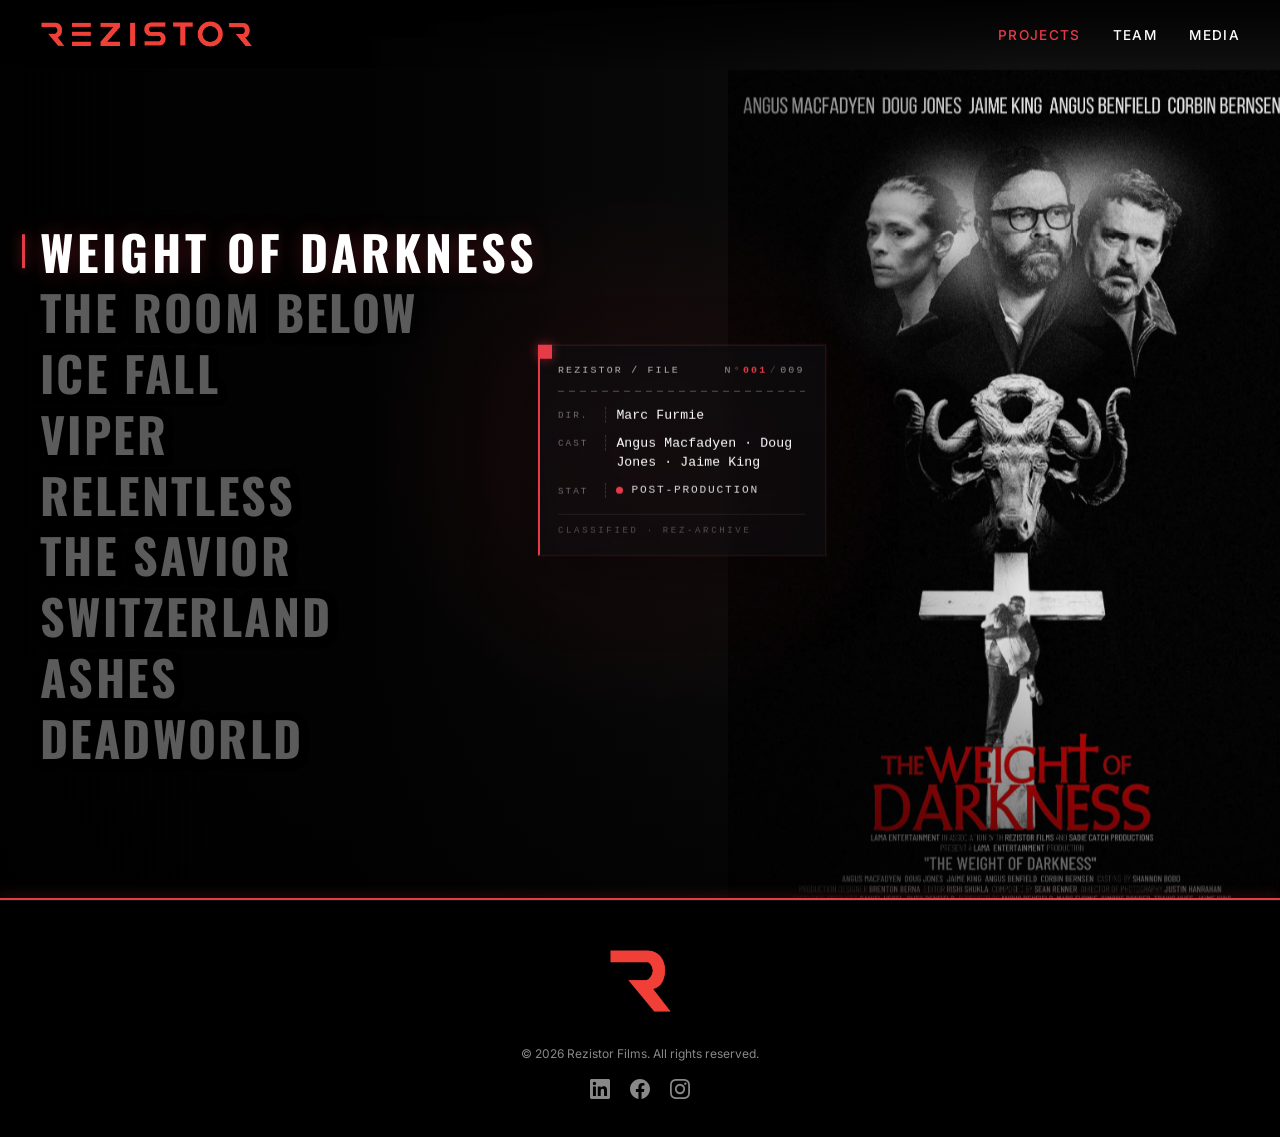
==== commit 675bb16c: "Redesign hero meta panel as dossier file card; move Ashes/Deadworld to end - Monospace dossier styli" ====
--- a/index.html
+++ b/index.html
@@ -35,10 +35,10 @@
       <div class="hero__slide" style="background-image: url('images/projects/icefall.jpg'); background-color: #0a0a0a;"></div>
       <div class="hero__slide" style="background-image: url('images/projects/viper.png'); background-color: #111;"></div>
       <div class="hero__slide" style="background-image: url('images/projects/relentless.jpg'); background-color: #0d0d0d;"></div>
+      <div class="hero__slide" style="background-image: url('images/projects/thesavior.jpg'); background-color: #111;"></div>
+      <div class="hero__slide" style="background-image: url('images/projects/switzerland.jpg'); background-color: #0d0d0d;"></div>
       <div class="hero__slide" style="background-image: url('images/projects/ashes.jpg'); background-color: #0a0a0a;"></div>
       <div class="hero__slide" style="background-image: url('images/projects/deadworld.jpg'); background-color: #0a0a0a;"></div>
-      <div class="hero__slide" style="background-image: url('images/projects/thesavior.jpg'); background-color: #111;"></div>
-      <div class="hero__slide" style="background-image: url('images/projects/switzerland.jpg'); background-color: #0d0d0d;"></div>
     </div>
 
     <div class="hero__titles">
@@ -62,6 +62,14 @@
          data-director="Bren Foster"
          data-cast="Bren Foster · Amanda Righetti · Matt Passmore"
          data-status="Post-Production">Relentless</a>
+      <a href="projects/thesavior.html" class="hero__title-link"
+         data-director="Russell Mulcahy"
+         data-cast="Kate Beckinsale"
+         data-status="In Production">The Savior</a>
+      <a href="projects/switzerland.html" class="hero__title-link"
+         data-director="Anton Corbijn"
+         data-cast="Helen Mirren · Alden Ehrenreich · Olivia Cooke"
+         data-status="Post-Production">Switzerland</a>
       <a href="projects/ashes.html" class="hero__title-link"
          data-director="To Be Announced"
          data-cast=""
@@ -70,33 +78,31 @@
          data-director="To Be Announced"
          data-cast=""
          data-status="In Development">Deadworld</a>
-      <a href="projects/thesavior.html" class="hero__title-link"
-         data-director="Russell Mulcahy"
-         data-cast="Kate Beckinsale"
-         data-status="In Production">The Savior</a>
-      <a href="projects/switzerland.html" class="hero__title-link"
-         data-director="Anton Corbijn"
-         data-cast="Helen Mirren · Alden Ehrenreich · Olivia Cooke"
-         data-status="Post-Production">Switzerland</a>
     </div>
 
     <aside class="hero__meta" aria-live="polite">
-      <div class="hero__meta-eyebrow">
-        <span class="hero__meta-label">Featured</span>
-        <span class="hero__meta-counter"><span class="hero__meta-index">01</span> <span class="hero__meta-sep">/</span> <span class="hero__meta-total">09</span></span>
+      <div class="hero__meta-header">
+        <span class="hero__meta-brand">Rezistor&nbsp;/&nbsp;File</span>
+        <span class="hero__meta-counter">N<span class="hero__meta-deg">°</span><span class="hero__meta-index">001</span><span class="hero__meta-sep">/</span><span class="hero__meta-total">009</span></span>
       </div>
-      <div class="hero__meta-block">
-        <div class="hero__meta-label">Directed by</div>
-        <div class="hero__meta-value" data-field="director">Marc Furmie</div>
-      </div>
-      <div class="hero__meta-block" data-cast-block>
-        <div class="hero__meta-label">Starring</div>
-        <div class="hero__meta-value" data-field="cast">Angus Macfadyen · Doug Jones · Jaime King</div>
-      </div>
-      <div class="hero__meta-block">
-        <div class="hero__meta-label">Status</div>
-        <div class="hero__meta-value" data-field="status">Post-Production</div>
-      </div>
+      <div class="hero__meta-rule" aria-hidden="true"></div>
+      <dl class="hero__meta-rows">
+        <div class="hero__meta-row">
+          <dt class="hero__meta-key">DIR.</dt>
+          <dd class="hero__meta-val" data-field="director">Marc Furmie</dd>
+        </div>
+        <div class="hero__meta-row" data-cast-row>
+          <dt class="hero__meta-key">CAST</dt>
+          <dd class="hero__meta-val" data-field="cast">Angus Macfadyen · Doug Jones · Jaime King</dd>
+        </div>
+        <div class="hero__meta-row">
+          <dt class="hero__meta-key">STAT</dt>
+          <dd class="hero__meta-val hero__meta-val--status">
+            <span class="hero__meta-dot" aria-hidden="true"></span><span data-field="status">Post-Production</span>
+          </dd>
+        </div>
+      </dl>
+      <div class="hero__meta-footer" aria-hidden="true">CLASSIFIED&nbsp;·&nbsp;REZ-ARCHIVE</div>
     </aside>
 
     <div class="hero__progress" aria-hidden="true"></div>
--- a/css/style.css
+++ b/css/style.css
@@ -276,83 +276,159 @@
   transform: translateY(-50%) scaleY(1);
 }
 
-/* Hero meta panel — fills dead space, syncs with active slide */
+/* Hero meta panel — dossier / file-card */
 .hero__meta {
   position: absolute;
   left: 42vw;
   top: 50%;
   transform: translateY(-50%);
   z-index: 10;
-  max-width: 260px;
+  width: 288px;
+  max-width: 32vw;
+  padding: 1.15rem 1.25rem 1rem 1.15rem;
   color: var(--white);
   pointer-events: none;
-}
-
-.hero__meta-eyebrow {
-  display: flex;
-  align-items: center;
+  font-family: ui-monospace, 'SF Mono', Menlo, Consolas, monospace;
+  background: linear-gradient(180deg, rgba(12,12,14,0.72), rgba(12,12,14,0.55));
+  border-left: 2px solid var(--red);
+  border-top: 1px solid rgba(255,255,255,0.08);
+  border-right: 1px solid rgba(255,255,255,0.05);
+  border-bottom: 1px solid rgba(255,255,255,0.05);
+  backdrop-filter: blur(6px) saturate(120%);
+  -webkit-backdrop-filter: blur(6px) saturate(120%);
+  box-shadow: 0 24px 60px rgba(0,0,0,0.45), 0 0 0 1px rgba(230,57,70,0.08);
+}
+
+.hero__meta::before {
+  content: '';
+  position: absolute;
+  top: -1px;
+  left: -2px;
+  width: 14px;
+  height: 14px;
+  background: var(--red);
+  box-shadow: 0 0 12px rgba(230,57,70,0.55);
+}
+
+.hero__meta-header {
+  display: flex;
+  align-items: baseline;
   justify-content: space-between;
   gap: 1rem;
-  padding-bottom: 0.9rem;
-  margin-bottom: 1.4rem;
-  border-bottom: 1px solid rgba(255,255,255,0.15);
-}
-
-.hero__meta-label {
-  font-family: var(--font-display);
-  font-size: 0.7rem;
-  font-weight: 500;
-  letter-spacing: 0.25em;
+  font-size: 0.62rem;
+  letter-spacing: 0.22em;
   text-transform: uppercase;
   color: rgba(255,255,255,0.55);
 }
 
+.hero__meta-brand {
+  color: rgba(255,255,255,0.7);
+}
+
 .hero__meta-counter {
-  font-family: var(--font-display);
-  font-size: 0.75rem;
-  letter-spacing: 0.15em;
-  color: rgba(255,255,255,0.7);
-}
-
-.hero__meta-counter .hero__meta-index {
+  color: rgba(255,255,255,0.55);
+  font-variant-numeric: tabular-nums;
+}
+
+.hero__meta-deg {
+  color: var(--red);
+  margin: 0 1px 0 1px;
+}
+
+.hero__meta-index {
   color: var(--red);
   font-weight: 700;
 }
 
-.hero__meta-counter .hero__meta-sep {
-  color: rgba(255,255,255,0.3);
-  margin: 0 0.2rem;
-}
-
-.hero__meta-block {
-  margin-bottom: 1.1rem;
-}
-
-.hero__meta-block:last-child {
-  margin-bottom: 0;
-}
-
-.hero__meta-block[data-cast-block][data-empty] {
+.hero__meta-sep {
+  color: rgba(255,255,255,0.25);
+  margin: 0 0.15rem;
+}
+
+.hero__meta-rule {
+  height: 1px;
+  margin: 0.75rem 0 0.9rem;
+  background-image: repeating-linear-gradient(
+    90deg,
+    rgba(255,255,255,0.28) 0 6px,
+    transparent 6px 11px
+  );
+}
+
+.hero__meta-rows {
+  margin: 0;
+  display: grid;
+  gap: 0.65rem;
+}
+
+.hero__meta-row {
+  display: grid;
+  grid-template-columns: 3rem 1fr;
+  align-items: start;
+  gap: 0.65rem;
+  transition: opacity 0.35s ease;
+}
+
+.hero__meta-row[data-empty] {
   display: none;
 }
 
-.hero__meta-block .hero__meta-label {
-  display: block;
-  margin-bottom: 0.3rem;
-}
-
-.hero__meta-value {
-  font-family: var(--font-body);
-  font-size: 0.95rem;
-  font-weight: 500;
-  color: var(--white);
-  line-height: 1.35;
+.hero__meta-key {
+  margin: 0;
+  padding-top: 2px;
+  font-size: 0.58rem;
+  letter-spacing: 0.22em;
+  color: rgba(255,255,255,0.4);
+  border-right: 1px dashed rgba(255,255,255,0.15);
+}
+
+.hero__meta-val {
+  margin: 0;
+  font-size: 0.82rem;
+  line-height: 1.4;
+  color: var(--white);
   letter-spacing: 0.01em;
   transition: opacity 0.35s ease;
 }
 
-.hero__meta-value.swap {
+.hero__meta-val.swap {
   opacity: 0;
+}
+
+.hero__meta-val--status {
+  display: flex;
+  align-items: center;
+  gap: 0.5rem;
+  text-transform: uppercase;
+  font-size: 0.7rem;
+  letter-spacing: 0.16em;
+  color: rgba(255,255,255,0.85);
+}
+
+.hero__meta-dot {
+  width: 7px;
+  height: 7px;
+  border-radius: 50%;
+  background: var(--red);
+  box-shadow: 0 0 0 0 rgba(230,57,70,0.6);
+  animation: statusPulse 2.2s ease-out infinite;
+  flex-shrink: 0;
+}
+
+@keyframes statusPulse {
+  0%   { box-shadow: 0 0 0 0 rgba(230,57,70,0.55); }
+  70%  { box-shadow: 0 0 0 8px rgba(230,57,70,0);   }
+  100% { box-shadow: 0 0 0 0 rgba(230,57,70,0);     }
+}
+
+.hero__meta-footer {
+  margin-top: 1rem;
+  padding-top: 0.6rem;
+  border-top: 1px solid rgba(255,255,255,0.08);
+  font-size: 0.56rem;
+  letter-spacing: 0.3em;
+  color: rgba(255,255,255,0.28);
+  text-transform: uppercase;
 }
 
 /* Hero progress bar — fills across the bottom edge per slide dwell */
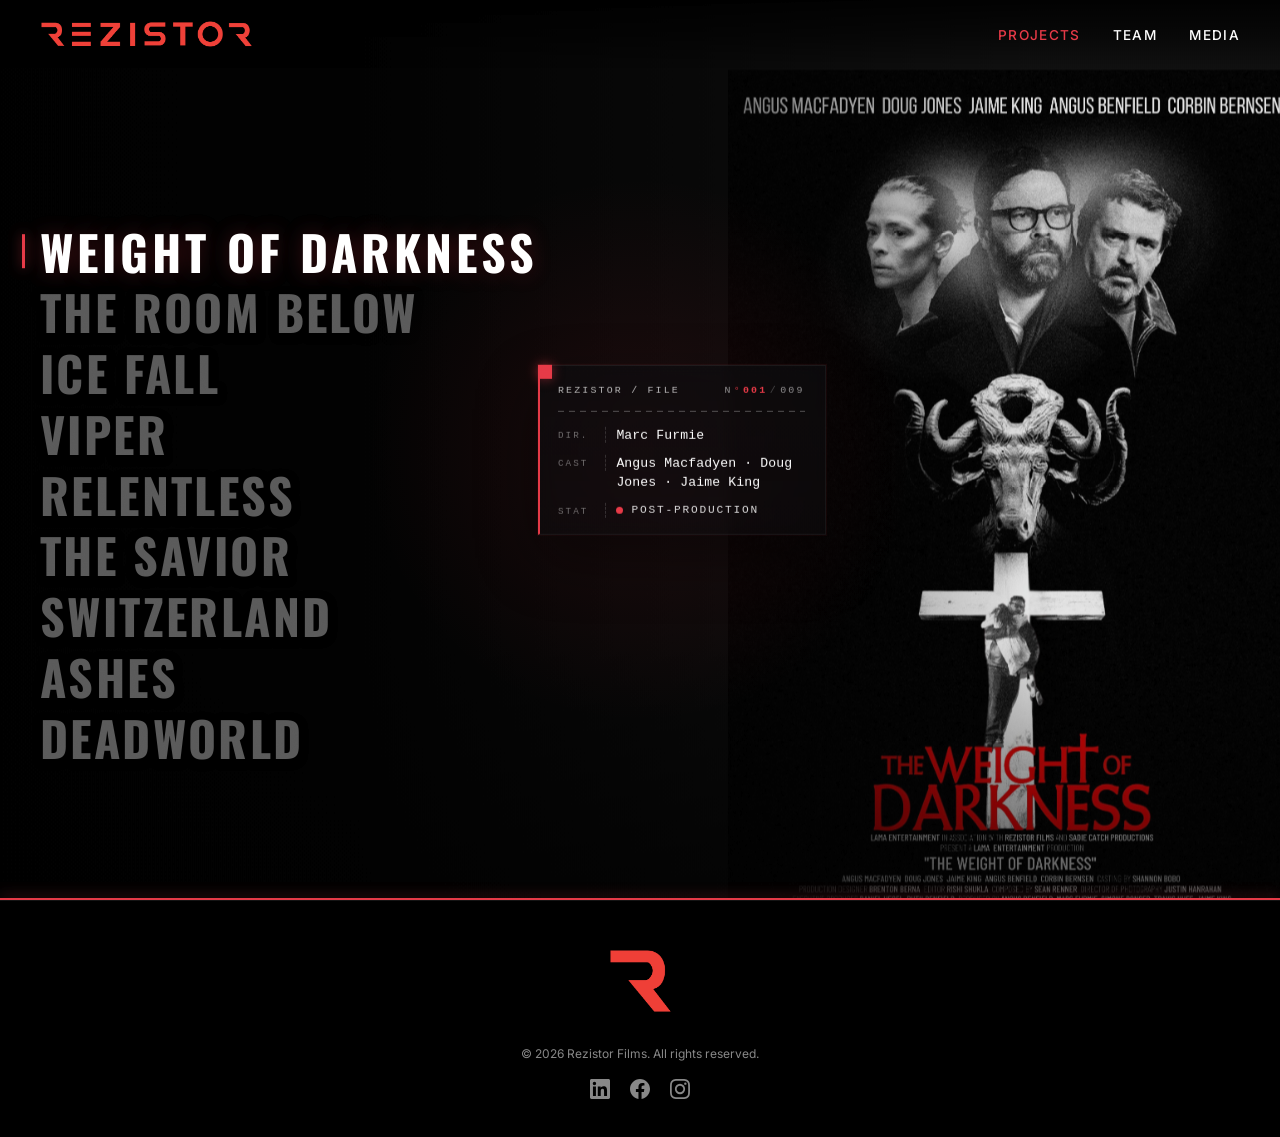
==== commit 2b7f35af: "Remove CLASSIFIED footer from hero meta panel" ====
--- a/index.html
+++ b/index.html
@@ -102,7 +102,6 @@
           </dd>
         </div>
       </dl>
-      <div class="hero__meta-footer" aria-hidden="true">CLASSIFIED&nbsp;·&nbsp;REZ-ARCHIVE</div>
     </aside>
 
     <div class="hero__progress" aria-hidden="true"></div>
--- a/css/style.css
+++ b/css/style.css
@@ -421,15 +421,6 @@
   100% { box-shadow: 0 0 0 0 rgba(230,57,70,0);     }
 }
 
-.hero__meta-footer {
-  margin-top: 1rem;
-  padding-top: 0.6rem;
-  border-top: 1px solid rgba(255,255,255,0.08);
-  font-size: 0.56rem;
-  letter-spacing: 0.3em;
-  color: rgba(255,255,255,0.28);
-  text-transform: uppercase;
-}
 
 /* Hero progress bar — fills across the bottom edge per slide dwell */
 .hero__progress {
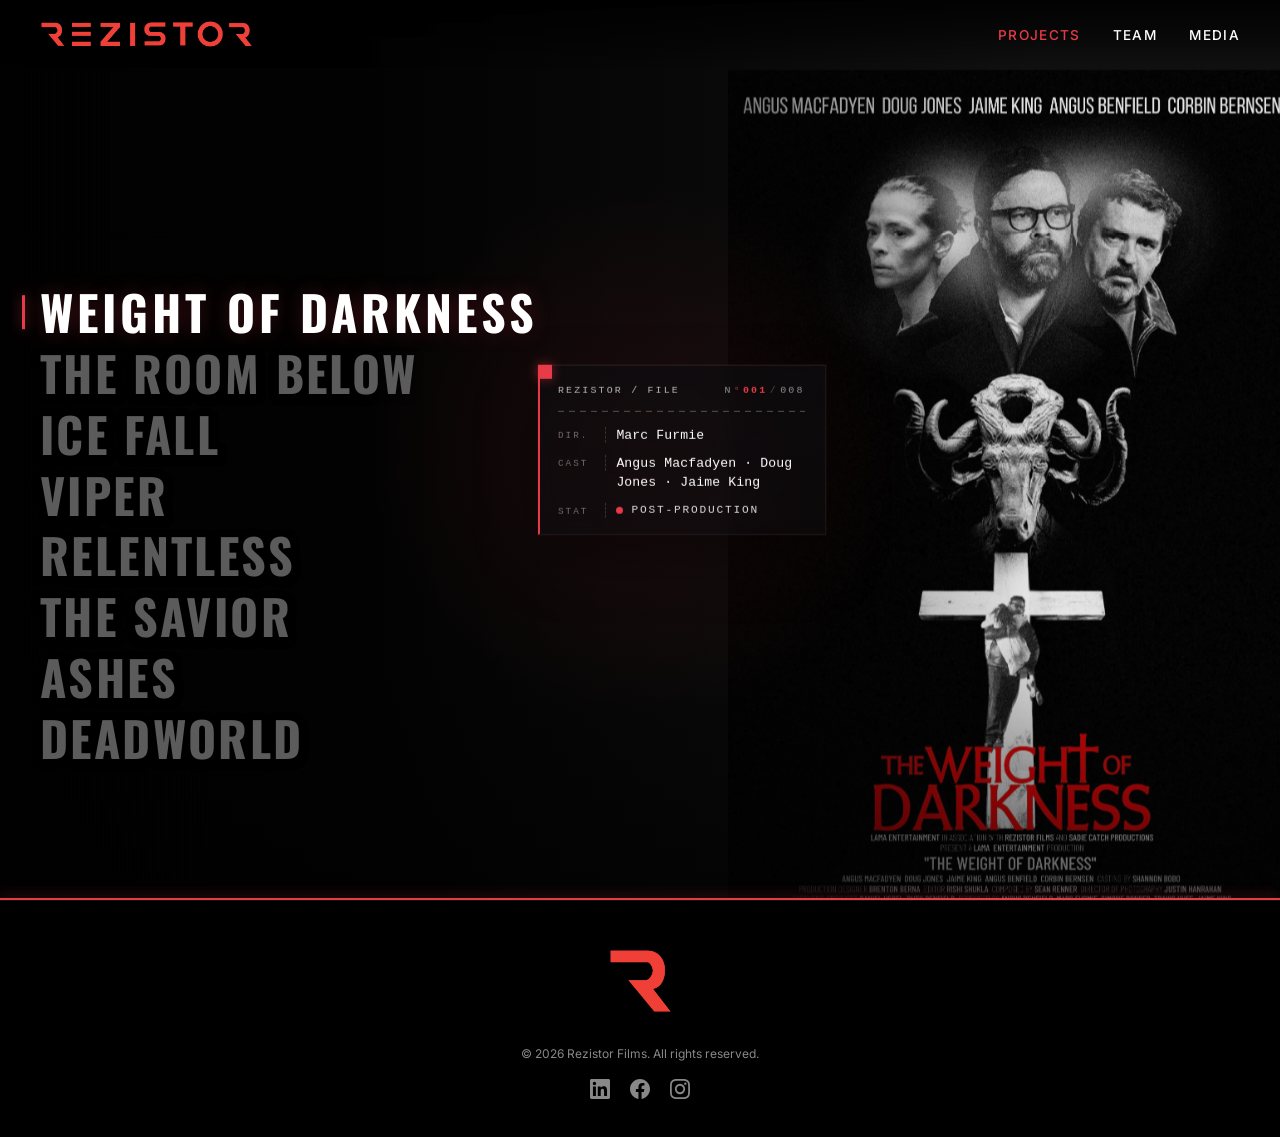
==== commit 2a8d6460: "Temporarily pull Switzerland slide; compress michael-d-olmos.jpg - Switzerland commented out for 48h" ====
--- a/index.html
+++ b/index.html
@@ -36,7 +36,9 @@
       <div class="hero__slide" style="background-image: url('images/projects/viper.png'); background-color: #111;"></div>
       <div class="hero__slide" style="background-image: url('images/projects/relentless.jpg'); background-color: #0d0d0d;"></div>
       <div class="hero__slide" style="background-image: url('images/projects/thesavior.jpg'); background-color: #111;"></div>
+      <!-- TEMP-REMOVED-SWITZERLAND
       <div class="hero__slide" style="background-image: url('images/projects/switzerland.jpg'); background-color: #0d0d0d;"></div>
+      -->
       <div class="hero__slide" style="background-image: url('images/projects/ashes.jpg'); background-color: #0a0a0a;"></div>
       <div class="hero__slide" style="background-image: url('images/projects/deadworld.jpg'); background-color: #0a0a0a;"></div>
     </div>
@@ -66,10 +68,12 @@
          data-director="Russell Mulcahy"
          data-cast="Kate Beckinsale"
          data-status="In Production">The Savior</a>
+      <!-- TEMP-REMOVED-SWITZERLAND
       <a href="projects/switzerland.html" class="hero__title-link"
          data-director="Anton Corbijn"
          data-cast="Helen Mirren · Alden Ehrenreich · Olivia Cooke"
          data-status="Post-Production">Switzerland</a>
+      -->
       <a href="projects/ashes.html" class="hero__title-link"
          data-director="To Be Announced"
          data-cast=""
@@ -83,7 +87,7 @@
     <aside class="hero__meta" aria-live="polite">
       <div class="hero__meta-header">
         <span class="hero__meta-brand">Rezistor&nbsp;/&nbsp;File</span>
-        <span class="hero__meta-counter">N<span class="hero__meta-deg">°</span><span class="hero__meta-index">001</span><span class="hero__meta-sep">/</span><span class="hero__meta-total">009</span></span>
+        <span class="hero__meta-counter">N<span class="hero__meta-deg">°</span><span class="hero__meta-index">001</span><span class="hero__meta-sep">/</span><span class="hero__meta-total">008</span></span>
       </div>
       <div class="hero__meta-rule" aria-hidden="true"></div>
       <dl class="hero__meta-rows">
